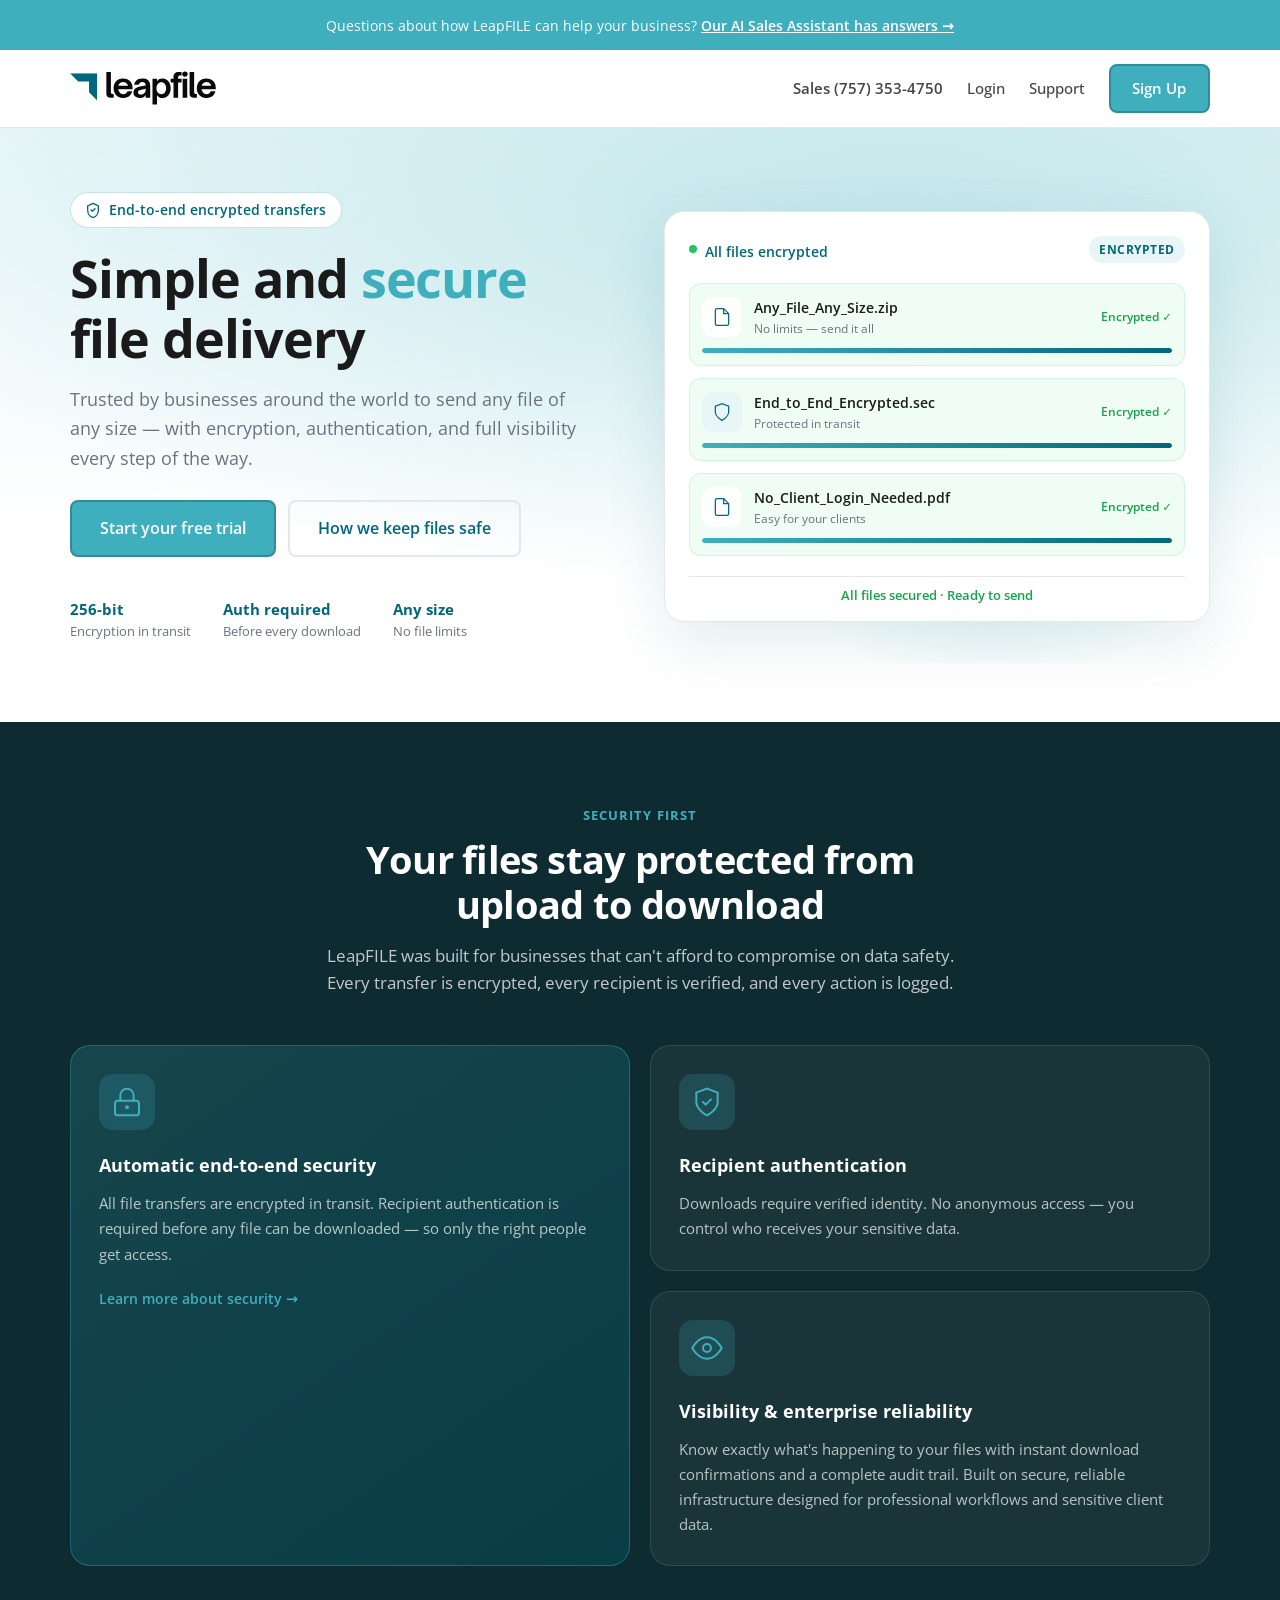
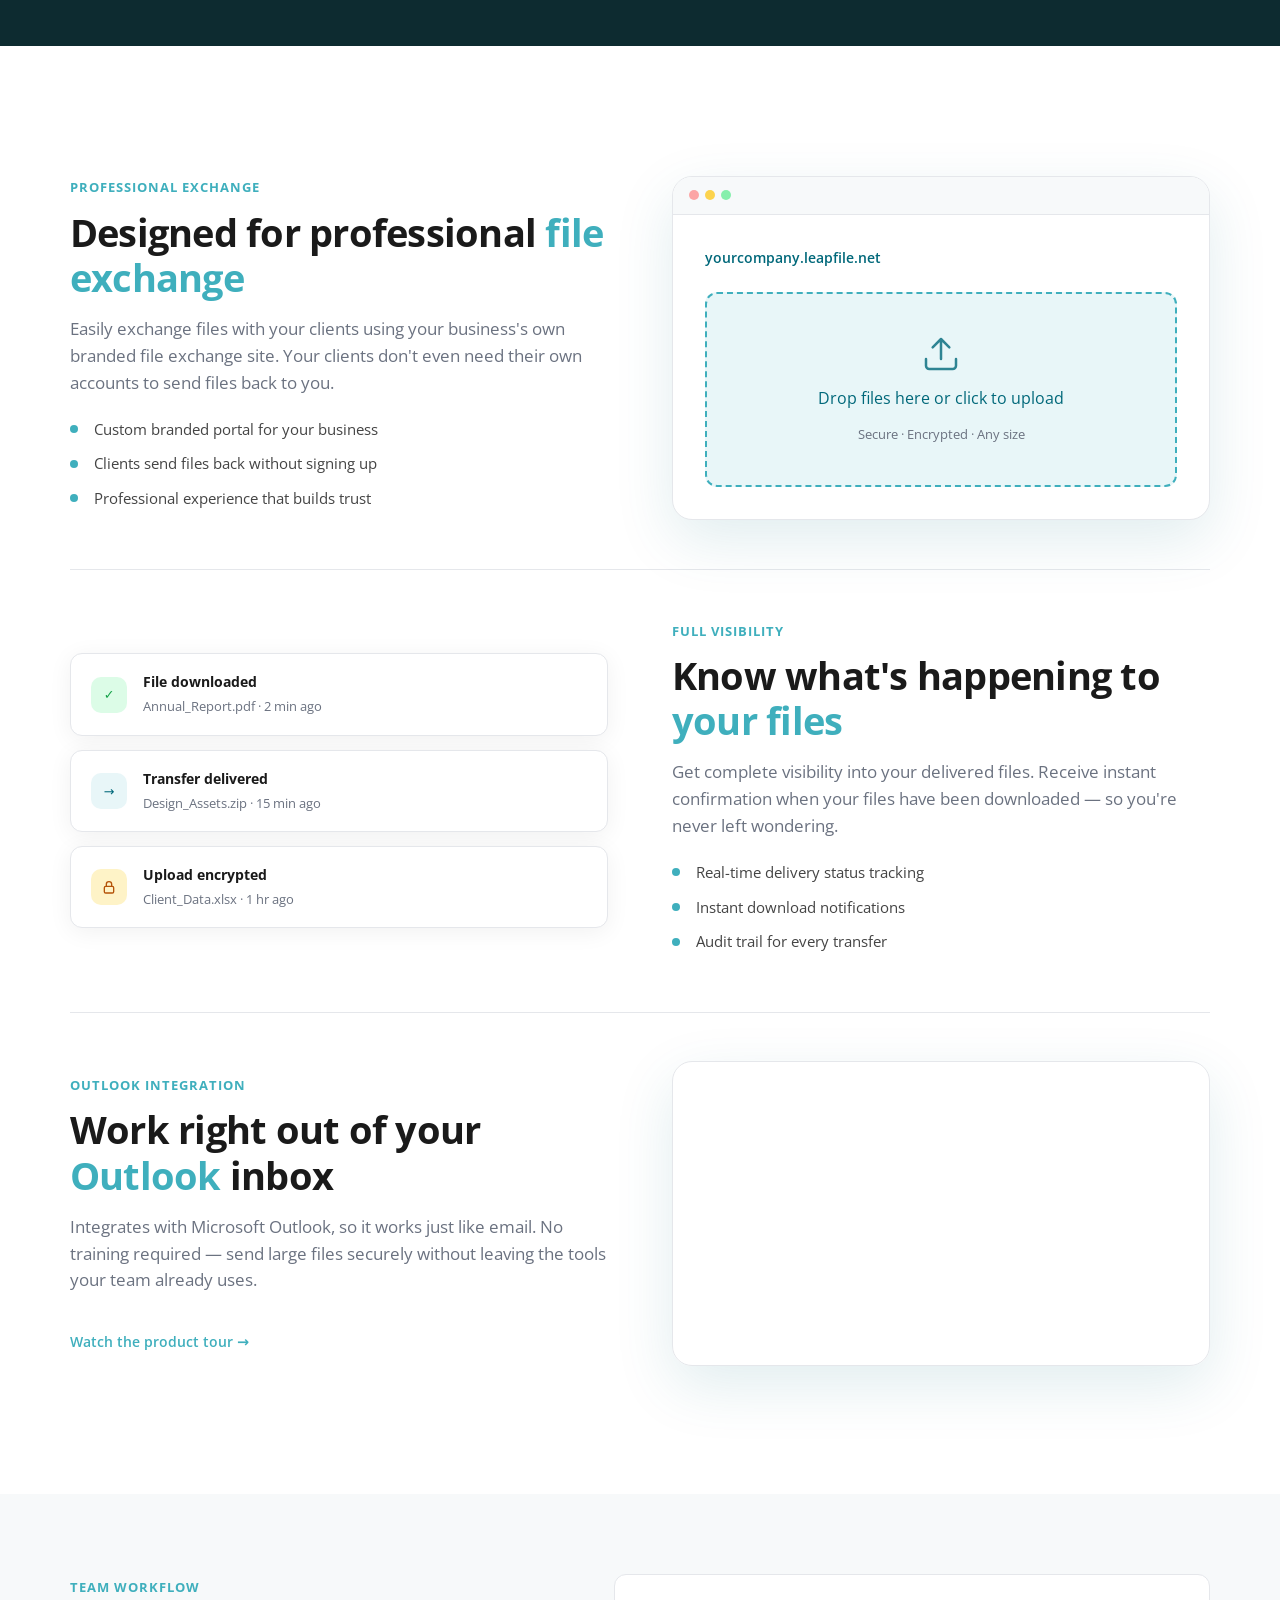
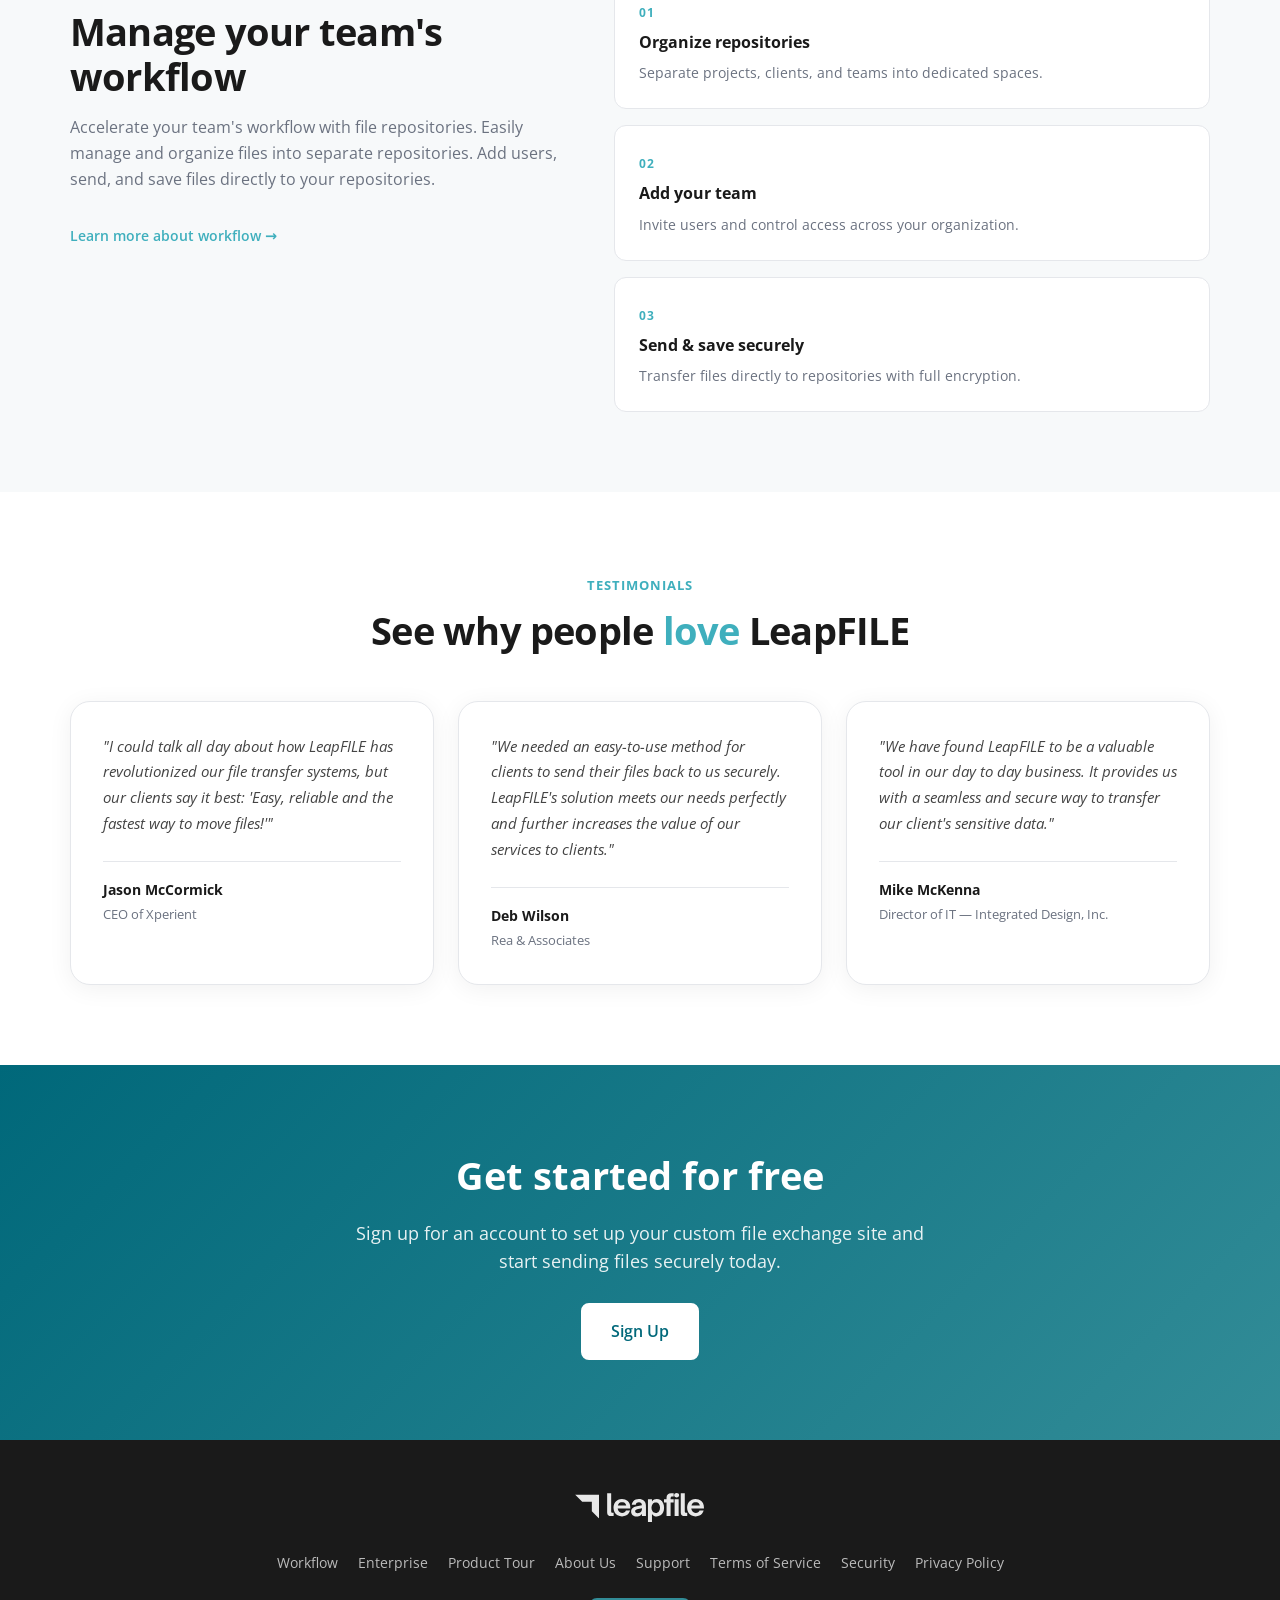
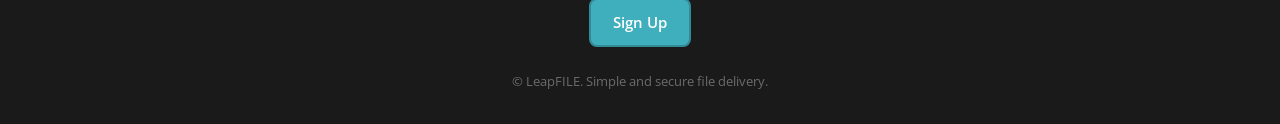
==== index.html @ 203151dc "Add files via upload" ====
<!DOCTYPE html>
<html lang="en">
<head>
  <meta charset="UTF-8" />
  <meta name="viewport" content="width=device-width, initial-scale=1.0" />
  <title>LeapFILE — Simple and Secure File Delivery</title>
  <meta name="description" content="Trusted by businesses worldwide to send any file of any size. Encrypted transfers, recipient authentication, and complete delivery visibility." />
  <link rel="preconnect" href="https://fonts.googleapis.com" />
  <link rel="preconnect" href="https://fonts.gstatic.com" crossorigin />
  <link href="https://fonts.googleapis.com/css2?family=Open+Sans:wght@300;400;500;600;700&display=swap" rel="stylesheet" />
  <link rel="stylesheet" href="css/styles.css" />
</head>
<body>
  <a class="skip-link" href="#main">Skip to content</a>

  <div class="promo-banner">
    <a href="https://ai-sales.leapfile.com">
      Questions about how LeapFILE can help your business?
      <span>Our AI Sales Assistant has answers →</span>
    </a>
  </div>

  <header class="site-header">
    <div class="container header-inner">
      <a href="#" class="logo" aria-label="LeapFILE home">
        <img src="assets/logo.svg" alt="LeapFILE" width="160" height="48" />
      </a>

      <button class="nav-toggle" aria-expanded="false" aria-controls="site-nav" aria-label="Toggle menu">
        <span></span>
        <span></span>
        <span></span>
      </button>

      <nav id="site-nav" class="site-nav">
        <a href="tel:7573534750" class="nav-phone">Sales (757) 353-4750</a>
        <a href="https://fileexchange.leapfile.net/app/login">Login</a>
        <a href="support.html">Support</a>
        <a href="https://fileexchange.leapfile.net/app/signup" class="btn btn-primary">Sign Up</a>
      </nav>
    </div>
  </header>

  <main id="main">
    <section class="hero">
      <div class="container hero-grid">
        <div class="hero-content">
          <div class="hero-badge">
            <svg width="16" height="16" viewBox="0 0 24 24" fill="none" aria-hidden="true">
              <path d="M12 2L4 6v6c0 5.25 3.4 10.15 8 11.35 4.6-1.2 8-6.1 8-11.35V6l-8-4z" stroke="currentColor" stroke-width="2" fill="none"/>
              <path d="M9 12l2 2 4-4" stroke="currentColor" stroke-width="2" stroke-linecap="round" stroke-linejoin="round"/>
            </svg>
            End-to-end encrypted transfers
          </div>
          <h1>Simple and <span class="text-accent">secure</span> file delivery</h1>
          <p class="hero-lead">Trusted by businesses around the world to send any file of any size — with encryption, authentication, and full visibility every step of the way.</p>
          <div class="hero-actions">
            <a href="https://fileexchange.leapfile.net/app/signup" class="btn btn-primary btn-lg">Start your free trial</a>
            <a href="#security" class="btn btn-ghost btn-lg">How we keep files safe</a>
          </div>
          <ul class="hero-trust" aria-label="Security highlights">
            <li>
              <strong>256-bit</strong>
              <span>Encryption in transit</span>
            </li>
            <li>
              <strong>Auth required</strong>
              <span>Before every download</span>
            </li>
            <li>
              <strong>Any size</strong>
              <span>No file limits</span>
            </li>
          </ul>
        </div>

        <div class="hero-visual" aria-hidden="true">
          <div class="upload-panel">
            <div class="upload-panel-header">
              <div class="transfer-status">
                <span class="status-dot"></span>
                <span class="upload-status-text">
                  <span class="status-msg status-msg--active">Securing transfer</span>
                  <span class="status-msg status-msg--done">All files encrypted</span>
                </span>
              </div>
              <span class="transfer-badge">Encrypted</span>
            </div>

            <ul class="upload-list">
              <li class="upload-file">
                <div class="upload-file-row">
                  <div class="file-icon">
                    <svg width="20" height="20" viewBox="0 0 24 24" fill="none">
                      <path d="M14 2H6a2 2 0 00-2 2v16a2 2 0 002 2h12a2 2 0 002-2V8l-6-6z" stroke="currentColor" stroke-width="1.5"/>
                      <path d="M14 2v6h6" stroke="currentColor" stroke-width="1.5"/>
                    </svg>
                  </div>
                  <div class="file-details">
                    <span class="file-name">Any_File_Any_Size.zip</span>
                    <span class="file-meta">No limits — send it all</span>
                  </div>
                  <span class="upload-state">
                    <span class="state-label state-waiting">Queued</span>
                    <span class="state-label state-uploading">Uploading…</span>
                    <span class="state-label state-done">Encrypted ✓</span>
                  </span>
                </div>
                <div class="upload-file-bar"><span class="bar-fill"></span></div>
              </li>

              <li class="upload-file">
                <div class="upload-file-row">
                  <div class="file-icon file-icon--secure">
                    <svg width="20" height="20" viewBox="0 0 24 24" fill="none">
                      <path d="M12 22s8-4 8-10V5l-8-3-8 3v7c0 6 8 10 8 10z" stroke="currentColor" stroke-width="1.5"/>
                    </svg>
                  </div>
                  <div class="file-details">
                    <span class="file-name">End_to_End_Encrypted.sec</span>
                    <span class="file-meta">Protected in transit</span>
                  </div>
                  <span class="upload-state">
                    <span class="state-label state-waiting">Queued</span>
                    <span class="state-label state-uploading">Uploading…</span>
                    <span class="state-label state-done">Encrypted ✓</span>
                  </span>
                </div>
                <div class="upload-file-bar"><span class="bar-fill"></span></div>
              </li>

              <li class="upload-file">
                <div class="upload-file-row">
                  <div class="file-icon">
                    <svg width="20" height="20" viewBox="0 0 24 24" fill="none">
                      <path d="M14 2H6a2 2 0 00-2 2v16a2 2 0 002 2h12a2 2 0 002-2V8l-6-6z" stroke="currentColor" stroke-width="1.5"/>
                      <path d="M14 2v6h6" stroke="currentColor" stroke-width="1.5"/>
                    </svg>
                  </div>
                  <div class="file-details">
                    <span class="file-name">No_Client_Login_Needed.pdf</span>
                    <span class="file-meta">Easy for your clients</span>
                  </div>
                  <span class="upload-state">
                    <span class="state-label state-waiting">Queued</span>
                    <span class="state-label state-uploading">Uploading…</span>
                    <span class="state-label state-done">Encrypted ✓</span>
                  </span>
                </div>
                <div class="upload-file-bar"><span class="bar-fill"></span></div>
              </li>
            </ul>

            <div class="upload-panel-footer">
              <span class="footer-phase footer-phase-active">
                <span class="footer-spinner"></span>
                Encrypting in transit…
              </span>
              <span class="footer-phase footer-phase-complete">All files secured · Ready to send</span>
            </div>
          </div>
          <div class="hero-glow"></div>
        </div>
      </div>
    </section>

    <section id="security" class="security-section">
      <div class="container">
        <div class="section-header centered">
          <span class="section-label">Security first</span>
          <h2>Your files stay protected from upload to download</h2>
          <p>LeapFILE was built for businesses that can't afford to compromise on data safety. Every transfer is encrypted, every recipient is verified, and every action is logged.</p>
        </div>

        <div class="security-grid">
          <article class="security-card featured">
            <div class="security-icon">
              <svg width="32" height="32" viewBox="0 0 24 24" fill="none" aria-hidden="true">
                <rect x="3" y="11" width="18" height="11" rx="2" stroke="currentColor" stroke-width="1.5"/>
                <path d="M7 11V7a5 5 0 0110 0v4" stroke="currentColor" stroke-width="1.5" stroke-linecap="round"/>
                <circle cx="12" cy="16" r="1.5" fill="currentColor"/>
              </svg>
            </div>
            <h3>Automatic end-to-end security</h3>
            <p>All file transfers are encrypted in transit. Recipient authentication is required before any file can be downloaded — so only the right people get access.</p>
            <a href="security.html" class="card-link">Learn more about security →</a>
          </article>

          <article class="security-card">
            <div class="security-icon">
              <svg width="32" height="32" viewBox="0 0 24 24" fill="none" aria-hidden="true">
                <path d="M12 22s8-4 8-10V5l-8-3-8 3v7c0 6 8 10 8 10z" stroke="currentColor" stroke-width="1.5"/>
                <path d="M9 12l2 2 4-4" stroke="currentColor" stroke-width="1.5" stroke-linecap="round" stroke-linejoin="round"/>
              </svg>
            </div>
            <h3>Recipient authentication</h3>
            <p>Downloads require verified identity. No anonymous access — you control who receives your sensitive data.</p>
          </article>

          <article class="security-card">
            <div class="security-icon">
              <svg width="32" height="32" viewBox="0 0 24 24" fill="none" aria-hidden="true">
                <path d="M1 12s4-8 11-8 11 8 11 8-4 8-11 8-11-8-11-8z" stroke="currentColor" stroke-width="1.5"/>
                <circle cx="12" cy="12" r="3" stroke="currentColor" stroke-width="1.5"/>
              </svg>
            </div>
            <h3>Visibility &amp; enterprise reliability</h3>
            <p>Know exactly what's happening to your files with instant download confirmations and a complete audit trail. Built on secure, reliable infrastructure designed for professional workflows and sensitive client data.</p>
          </article>
        </div>
      </div>
    </section>

    <section class="features-section">
      <div class="container">
        <article class="feature-row">
          <div class="feature-copy">
            <span class="section-label">Professional exchange</span>
            <h2>Designed for professional <span class="text-accent">file exchange</span></h2>
            <p>Easily exchange files with your clients using your business's own branded file exchange site. Your clients don't even need their own accounts to send files back to you.</p>
            <ul class="feature-list">
              <li>Custom branded portal for your business</li>
              <li>Clients send files back without signing up</li>
              <li>Professional experience that builds trust</li>
            </ul>
          </div>
          <div class="feature-visual">
            <div class="browser-mockup">
              <div class="browser-bar">
                <span></span><span></span><span></span>
              </div>
              <div class="browser-content">
                <div class="mock-brand">yourcompany.leapfile.net</div>
                <div class="mock-upload">
                  <svg width="40" height="40" viewBox="0 0 24 24" fill="none" aria-hidden="true">
                    <path d="M21 15v4a2 2 0 01-2 2H5a2 2 0 01-2-2v-4M17 8l-5-5-5 5M12 3v12" stroke="currentColor" stroke-width="1.5" stroke-linecap="round" stroke-linejoin="round"/>
                  </svg>
                  <span>Drop files here or click to upload</span>
                  <small>Secure · Encrypted · Any size</small>
                </div>
              </div>
            </div>
          </div>
        </article>

        <article class="feature-row reverse">
          <div class="feature-copy">
            <span class="section-label">Full visibility</span>
            <h2>Know what's happening to <span class="text-accent">your files</span></h2>
            <p>Get complete visibility into your delivered files. Receive instant confirmation when your files have been downloaded — so you're never left wondering.</p>
            <ul class="feature-list">
              <li>Real-time delivery status tracking</li>
              <li>Instant download notifications</li>
              <li>Audit trail for every transfer</li>
            </ul>
          </div>
          <div class="feature-visual">
            <div class="notification-stack">
              <div class="notification-card">
                <span class="notif-icon success">✓</span>
                <div>
                  <strong>File downloaded</strong>
                  <span>Annual_Report.pdf · 2 min ago</span>
                </div>
              </div>
              <div class="notification-card">
                <span class="notif-icon info">→</span>
                <div>
                  <strong>Transfer delivered</strong>
                  <span>Design_Assets.zip · 15 min ago</span>
                </div>
              </div>
              <div class="notification-card">
                <span class="notif-icon secure" aria-hidden="true">
                  <svg width="16" height="16" viewBox="0 0 24 24" fill="none">
                    <rect x="5" y="11" width="14" height="10" rx="2" stroke="currentColor" stroke-width="2"/>
                    <path d="M8 11V8a4 4 0 018 0v3" stroke="currentColor" stroke-width="2"/>
                  </svg>
                </span>
                <div>
                  <strong>Upload encrypted</strong>
                  <span>Client_Data.xlsx · 1 hr ago</span>
                </div>
              </div>
            </div>
          </div>
        </article>

        <article class="feature-row">
          <div class="feature-copy">
            <span class="section-label">Outlook integration</span>
            <h2>Work right out of your <span class="text-accent">Outlook</span> inbox</h2>
            <p>Integrates with Microsoft Outlook, so it works just like email. No training required — send large files securely without leaving the tools your team already uses.</p>
            <a href="product-tour.html" class="card-link">Watch the product tour →</a>
          </div>
          <div class="feature-visual">
            <div class="video-wrapper">
              <iframe
                src="https://player.vimeo.com/video/99366077?muted=1"
                title="LeapFILE Outlook integration demo"
                allow="autoplay; fullscreen; picture-in-picture"
                allowfullscreen
                loading="lazy"
              ></iframe>
            </div>
          </div>
        </article>
      </div>
    </section>

    <section class="workflow-section">
      <div class="container workflow-inner">
        <div class="workflow-copy">
          <span class="section-label">Team workflow</span>
          <h2>Manage your team's workflow</h2>
          <p>Accelerate your team's workflow with file repositories. Easily manage and organize files into separate repositories. Add users, send, and save files directly to your repositories.</p>
          <a href="business.html" class="card-link">Learn more about workflow →</a>
        </div>
        <div class="workflow-cards">
          <div class="workflow-card">
            <span class="workflow-num">01</span>
            <h4>Organize repositories</h4>
            <p>Separate projects, clients, and teams into dedicated spaces.</p>
          </div>
          <div class="workflow-card">
            <span class="workflow-num">02</span>
            <h4>Add your team</h4>
            <p>Invite users and control access across your organization.</p>
          </div>
          <div class="workflow-card">
            <span class="workflow-num">03</span>
            <h4>Send & save securely</h4>
            <p>Transfer files directly to repositories with full encryption.</p>
          </div>
        </div>
      </div>
    </section>

    <section class="testimonials-section">
      <div class="container">
        <div class="section-header centered">
          <span class="section-label">Testimonials</span>
          <h2>See why people <span class="text-accent">love</span> LeapFILE</h2>
        </div>

        <div class="testimonials-grid">
          <blockquote class="testimonial-card">
            <p>"I could talk all day about how LeapFILE has revolutionized our file transfer systems, but our clients say it best: 'Easy, reliable and the fastest way to move files!'"</p>
            <footer>
              <cite>Jason McCormick</cite>
              <span>CEO of Xperient</span>
            </footer>
          </blockquote>

          <blockquote class="testimonial-card">
            <p>"We needed an easy-to-use method for clients to send their files back to us securely. LeapFILE's solution meets our needs perfectly and further increases the value of our services to clients."</p>
            <footer>
              <cite>Deb Wilson</cite>
              <span>Rea &amp; Associates</span>
            </footer>
          </blockquote>

          <blockquote class="testimonial-card">
            <p>"We have found LeapFILE to be a valuable tool in our day to day business. It provides us with a seamless and secure way to transfer our client's sensitive data."</p>
            <footer>
              <cite>Mike McKenna</cite>
              <span>Director of IT — Integrated Design, Inc.</span>
            </footer>
          </blockquote>
        </div>
      </div>
    </section>

    <section class="cta-section">
      <div class="container cta-inner">
        <h2>Get started for free</h2>
        <p>Sign up for an account to set up your custom file exchange site and start sending files securely today.</p>
        <a href="https://fileexchange.leapfile.net/app/signup" class="btn btn-primary btn-lg">Sign Up</a>
      </div>
    </section>
  </main>

  <footer class="site-footer">
    <div class="container footer-inner">
      <img src="assets/logo.svg" alt="LeapFILE" width="130" height="39" class="footer-logo" />
      <nav class="footer-nav" aria-label="Footer">
        <a href="business.html">Workflow</a>
        <a href="enterprise.html">Enterprise</a>
        <a href="product-tour.html">Product Tour</a>
        <a href="about.html">About Us</a>
        <a href="support.html">Support</a>
        <a href="termsofservice.html">Terms of Service</a>
        <a href="security.html">Security</a>
        <a href="privacy-policy.html">Privacy Policy</a>
      </nav>
      <a href="https://fileexchange.leapfile.net/app/signup" class="btn btn-primary">Sign Up</a>
      <p class="footer-copy">&copy; LeapFILE. Simple and secure file delivery.</p>
    </div>
  </footer>

  <script src="js/main.js"></script>
</body>
</html>
---- css/styles.css ----
/* LeapFILE Remodel — brand colors from leapfile.com */
:root {
  --teal: #3fafbd;
  --teal-dark: #328c97;
  --teal-darker: #00687a;
  --teal-light: #e8f6f8;
  --teal-glow: rgba(63, 175, 189, 0.25);
  --red: #e4272e;
  --text: #444444;
  --text-muted: #6b7280;
  --text-dark: #1a1a1a;
  --bg: #ffffff;
  --bg-subtle: #f7f9fa;
  --bg-dark: #0d2b30;
  --border: #e5e7eb;
  --radius: 12px;
  --radius-lg: 20px;
  --shadow: 0 4px 24px rgba(0, 0, 0, 0.06);
  --shadow-lg: 0 20px 60px rgba(0, 104, 122, 0.12);
  --font: "Open Sans", system-ui, -apple-system, sans-serif;
  --transition: 0.2s ease;
  --container: 1140px;
}

*,
*::before,
*::after {
  box-sizing: border-box;
}

html {
  scroll-behavior: smooth;
}

body {
  margin: 0;
  font-family: var(--font);
  font-size: 1rem;
  line-height: 1.6;
  color: var(--text);
  background: var(--bg);
  -webkit-font-smoothing: antialiased;
}

img {
  max-width: 100%;
  height: auto;
  display: block;
}

a {
  color: var(--teal-darker);
  text-decoration: none;
  transition: color var(--transition);
}

a:hover {
  color: var(--teal);
}

.container {
  width: min(100% - 2rem, var(--container));
  margin-inline: auto;
}

.skip-link {
  position: absolute;
  top: -100%;
  left: 1rem;
  z-index: 1000;
  padding: 0.75rem 1rem;
  background: var(--teal);
  color: #fff;
  border-radius: var(--radius);
}

.skip-link:focus {
  top: 1rem;
}

/* Promo banner */
.promo-banner {
  background: var(--teal);
  color: #fff;
  text-align: center;
  font-size: 0.9rem;
}

.promo-banner a {
  display: block;
  padding: 0.85rem 1rem;
  color: inherit;
}

.promo-banner a:hover {
  color: #fff;
  background: var(--teal-dark);
}

.promo-banner span {
  text-decoration: underline;
  font-weight: 600;
}

/* Header */
.site-header {
  position: sticky;
  top: 0;
  z-index: 100;
  background: rgba(255, 255, 255, 0.92);
  backdrop-filter: blur(12px);
  border-bottom: 1px solid var(--border);
}

.header-inner {
  display: flex;
  align-items: center;
  justify-content: space-between;
  gap: 1.5rem;
  padding: 0.85rem 0;
}

.logo img {
  height: 44px;
  width: auto;
}

.site-nav {
  display: flex;
  align-items: center;
  gap: 1.5rem;
}

.site-nav a:not(.btn) {
  color: var(--text);
  font-size: 0.95rem;
  font-weight: 500;
}

.site-nav a:not(.btn):hover {
  color: var(--teal);
}

.nav-phone {
  font-weight: 600 !important;
}

.nav-toggle {
  display: none;
  flex-direction: column;
  gap: 5px;
  padding: 0.5rem;
  background: none;
  border: none;
  cursor: pointer;
}

.nav-toggle span {
  display: block;
  width: 22px;
  height: 2px;
  background: var(--text-dark);
  border-radius: 2px;
  transition: var(--transition);
}

/* Buttons */
.btn {
  display: inline-flex;
  align-items: center;
  justify-content: center;
  padding: 0.65rem 1.35rem;
  font-family: inherit;
  font-size: 0.95rem;
  font-weight: 600;
  border-radius: 8px;
  border: 2px solid transparent;
  cursor: pointer;
  transition: all var(--transition);
  white-space: nowrap;
}

.btn-primary {
  background: var(--teal);
  color: #fff;
  border-color: var(--teal-dark);
}

.btn-primary:hover {
  background: var(--teal-dark);
  color: #fff;
  transform: translateY(-1px);
  box-shadow: 0 4px 16px var(--teal-glow);
}

.btn-ghost {
  background: transparent;
  color: var(--teal-darker);
  border-color: var(--border);
}

.btn-ghost:hover {
  border-color: var(--teal);
  color: var(--teal);
  background: var(--teal-light);
}

.btn-lg {
  padding: 0.85rem 1.75rem;
  font-size: 1rem;
}

/* Hero */
.hero {
  padding: 4rem 0 5rem;
  background:
    radial-gradient(ellipse 80% 60% at 70% 20%, var(--teal-glow), transparent),
    linear-gradient(180deg, var(--teal-light) 0%, var(--bg) 70%);
  overflow: hidden;
}

.hero-grid {
  display: grid;
  grid-template-columns: 1fr 1fr;
  gap: 3rem;
  align-items: center;
}

.hero-badge {
  display: inline-flex;
  align-items: center;
  gap: 0.5rem;
  padding: 0.4rem 0.9rem;
  margin-bottom: 1.25rem;
  background: #fff;
  border: 1px solid rgba(63, 175, 189, 0.3);
  border-radius: 100px;
  font-size: 0.85rem;
  font-weight: 600;
  color: var(--teal-darker);
}

.hero h1 {
  margin: 0 0 1rem;
  font-size: clamp(2.25rem, 4.5vw, 3.25rem);
  font-weight: 700;
  line-height: 1.15;
  color: var(--text-dark);
  letter-spacing: -0.02em;
}

.text-accent {
  color: var(--teal);
}

.hero-lead {
  margin: 0 0 1.75rem;
  font-size: 1.15rem;
  color: var(--text-muted);
  max-width: 32rem;
}

.hero-actions {
  display: flex;
  flex-wrap: wrap;
  gap: 0.75rem;
  margin-bottom: 2.5rem;
}

.hero-trust {
  display: flex;
  flex-wrap: wrap;
  gap: 2rem;
  margin: 0;
  padding: 0;
  list-style: none;
}

.hero-trust li {
  display: flex;
  flex-direction: column;
}

.hero-trust strong {
  font-size: 0.95rem;
  color: var(--teal-darker);
}

.hero-trust span {
  font-size: 0.8rem;
  color: var(--text-muted);
}

/* Hero visual — upload animation */
.hero-visual {
  position: relative;
}

.hero-glow {
  position: absolute;
  inset: 10% -10% -10% 10%;
  background: radial-gradient(circle, var(--teal-glow), transparent 70%);
  z-index: 0;
  pointer-events: none;
}

.upload-panel {
  --duration: 9s;
  position: relative;
  z-index: 1;
  padding: 1.5rem;
  background: #fff;
  border-radius: var(--radius-lg);
  box-shadow: var(--shadow-lg);
  border: 1px solid var(--border);
}

.upload-panel-header {
  display: flex;
  justify-content: space-between;
  align-items: center;
  margin-bottom: 1.25rem;
}

.transfer-status {
  display: flex;
  align-items: center;
  gap: 0.5rem;
  font-size: 0.85rem;
  font-weight: 600;
  color: var(--teal-darker);
}

.upload-status-text {
  position: relative;
  display: inline-block;
  min-width: 9rem;
  height: 1.1rem;
}

.status-msg {
  position: absolute;
  left: 0;
  top: 0;
  white-space: nowrap;
  opacity: 0;
  animation-duration: var(--duration);
  animation-timing-function: ease-out;
  animation-fill-mode: forwards;
}

.status-msg--active {
  animation-name: statusActive;
}

.status-msg--done {
  animation-name: statusDone;
}

@keyframes statusActive {
  0%, 72% { opacity: 1; }
  78%, 100% { opacity: 0; }
}

@keyframes statusDone {
  0%, 72% { opacity: 0; }
  78%, 100% { opacity: 1; }
}

.status-dot {
  width: 8px;
  height: 8px;
  background: #22c55e;
  border-radius: 50%;
  animation: pulse 1.5s ease-in-out infinite;
}

@keyframes pulse {
  0%, 100% { opacity: 1; }
  50% { opacity: 0.5; }
}

.transfer-badge {
  padding: 0.25rem 0.65rem;
  background: var(--teal-light);
  color: var(--teal-darker);
  font-size: 0.75rem;
  font-weight: 700;
  border-radius: 100px;
  text-transform: uppercase;
  letter-spacing: 0.04em;
}

.upload-list {
  margin: 0;
  padding: 0;
  list-style: none;
  display: flex;
  flex-direction: column;
  gap: 0.75rem;
}

.upload-file {
  padding: 0.75rem;
  border-radius: var(--radius);
  border: 1px solid transparent;
  animation-duration: var(--duration);
  animation-timing-function: ease-out;
  animation-fill-mode: forwards;
}

.upload-file:nth-child(1) { animation-name: file1Row; }
.upload-file:nth-child(2) { animation-name: file2Row; }
.upload-file:nth-child(3) { animation-name: file3Row; }

@keyframes file1Row {
  0%, 2% { background: var(--bg-subtle); border-color: transparent; }
  2%, 20% { background: var(--teal-light); border-color: rgba(63, 175, 189, 0.35); }
  20%, 24% { background: #ecfdf5; border-color: rgba(34, 197, 94, 0.4); }
  24%, 100% { background: #f0fdf4; border-color: rgba(34, 197, 94, 0.15); }
}

@keyframes file2Row {
  0%, 27% { background: var(--bg-subtle); border-color: transparent; }
  27%, 45% { background: var(--teal-light); border-color: rgba(63, 175, 189, 0.35); }
  45%, 49% { background: #ecfdf5; border-color: rgba(34, 197, 94, 0.4); }
  49%, 100% { background: #f0fdf4; border-color: rgba(34, 197, 94, 0.15); }
}

@keyframes file3Row {
  0%, 52% { background: var(--bg-subtle); border-color: transparent; }
  52%, 70% { background: var(--teal-light); border-color: rgba(63, 175, 189, 0.35); }
  70%, 74% { background: #ecfdf5; border-color: rgba(34, 197, 94, 0.4); }
  74%, 100% { background: #f0fdf4; border-color: rgba(34, 197, 94, 0.15); }
}

.upload-file-row {
  display: flex;
  align-items: center;
  gap: 0.75rem;
}

.file-icon {
  display: flex;
  align-items: center;
  justify-content: center;
  width: 40px;
  height: 40px;
  background: #fff;
  color: var(--teal-darker);
  border-radius: 10px;
  flex-shrink: 0;
}

.file-icon--secure {
  color: var(--teal-darker);
  background: var(--teal-light);
}

.file-details {
  display: flex;
  flex-direction: column;
  flex: 1;
  min-width: 0;
}

.file-name {
  font-weight: 600;
  font-size: 0.9rem;
  color: var(--text-dark);
  white-space: nowrap;
  overflow: hidden;
  text-overflow: ellipsis;
}

.file-meta {
  font-size: 0.75rem;
  color: var(--text-muted);
}

.upload-state {
  position: relative;
  width: 5.5rem;
  height: 1.1rem;
  flex-shrink: 0;
}

.state-label {
  position: absolute;
  inset: 0;
  font-size: 0.72rem;
  font-weight: 600;
  text-align: right;
  opacity: 0;
  animation-duration: var(--duration);
  animation-timing-function: linear;
  animation-fill-mode: forwards;
}

.upload-file:nth-child(1) .state-waiting { animation-name: state1Waiting; }
.upload-file:nth-child(1) .state-uploading { animation-name: state1Uploading; }
.upload-file:nth-child(1) .state-done { animation-name: state1Done; }
.upload-file:nth-child(2) .state-waiting { animation-name: state2Waiting; }
.upload-file:nth-child(2) .state-uploading { animation-name: state2Uploading; }
.upload-file:nth-child(2) .state-done { animation-name: state2Done; }
.upload-file:nth-child(3) .state-waiting { animation-name: state3Waiting; }
.upload-file:nth-child(3) .state-uploading { animation-name: state3Uploading; }
.upload-file:nth-child(3) .state-done { animation-name: state3Done; }

.state-waiting { color: var(--text-muted); }
.state-uploading { color: var(--teal-darker); }
.state-done { color: #16a34a; }

@keyframes state1Waiting {
  0%, 2% { opacity: 1; }
  2.01%, 100% { opacity: 0; }
}

@keyframes state1Uploading {
  0%, 2% { opacity: 0; }
  2.01%, 20% { opacity: 1; }
  20.01%, 100% { opacity: 0; }
}

@keyframes state1Done {
  0%, 20% { opacity: 0; }
  20.01%, 100% { opacity: 1; }
}

@keyframes state2Waiting {
  0%, 27% { opacity: 1; }
  27.01%, 100% { opacity: 0; }
}

@keyframes state2Uploading {
  0%, 27% { opacity: 0; }
  27.01%, 45% { opacity: 1; }
  45.01%, 100% { opacity: 0; }
}

@keyframes state2Done {
  0%, 45% { opacity: 0; }
  45.01%, 100% { opacity: 1; }
}

@keyframes state3Waiting {
  0%, 52% { opacity: 1; }
  52.01%, 100% { opacity: 0; }
}

@keyframes state3Uploading {
  0%, 52% { opacity: 0; }
  52.01%, 70% { opacity: 1; }
  70.01%, 100% { opacity: 0; }
}

@keyframes state3Done {
  0%, 70% { opacity: 0; }
  70.01%, 100% { opacity: 1; }
}

.upload-file-bar {
  height: 5px;
  margin-top: 0.6rem;
  background: rgba(0, 0, 0, 0.06);
  border-radius: 100px;
  overflow: hidden;
}

.bar-fill {
  display: block;
  height: 100%;
  width: 0;
  border-radius: 100px;
  background: linear-gradient(90deg, var(--teal), var(--teal-darker));
  animation-duration: var(--duration);
  animation-timing-function: linear;
  animation-fill-mode: forwards;
}

.upload-file:nth-child(1) .bar-fill { animation-name: bar1Fill; }
.upload-file:nth-child(2) .bar-fill { animation-name: bar2Fill; }
.upload-file:nth-child(3) .bar-fill { animation-name: bar3Fill; }

@keyframes bar1Fill {
  0%, 2% { width: 0%; }
  2.01%, 20% { width: 100%; }
  20.01%, 100% { width: 100%; }
}

@keyframes bar2Fill {
  0%, 27% { width: 0%; }
  27.01%, 45% { width: 100%; }
  45.01%, 100% { width: 100%; }
}

@keyframes bar3Fill {
  0%, 52% { width: 0%; }
  52.01%, 70% { width: 100%; }
  70.01%, 100% { width: 100%; }
}

.upload-panel-footer {
  position: relative;
  margin-top: 1.25rem;
  padding-top: 1rem;
  border-top: 1px solid var(--border);
  height: 1.35rem;
  font-size: 0.8rem;
  font-weight: 600;
  text-align: center;
}

.footer-phase {
  position: absolute;
  inset: 1rem 0 0;
  display: inline-flex;
  align-items: center;
  justify-content: center;
  gap: 0.5rem;
  opacity: 0;
  animation-duration: var(--duration);
  animation-timing-function: ease-out;
  animation-fill-mode: forwards;
}

.footer-phase-active {
  color: var(--teal-darker);
  animation-name: footerActive;
}

.footer-phase-complete {
  color: #16a34a;
  animation-name: footerComplete;
}

@keyframes footerActive {
  0%, 72% { opacity: 1; }
  78%, 100% { opacity: 0; }
}

@keyframes footerComplete {
  0%, 72% { opacity: 0; }
  78%, 100% { opacity: 1; }
}

.footer-spinner {
  width: 12px;
  height: 12px;
  border: 2px solid var(--teal-light);
  border-top-color: var(--teal);
  border-radius: 50%;
  animation: spin 0.7s linear infinite;
}

@keyframes spin {
  to { transform: rotate(360deg); }
}

@media (prefers-reduced-motion: reduce) {
  .upload-file,
  .bar-fill,
  .state-label,
  .footer-phase,
  .status-msg,
  .status-dot,
  .footer-spinner {
    animation: none !important;
  }

  .upload-file {
    background: #f0fdf4;
    border-color: rgba(34, 197, 94, 0.15);
  }

  .upload-file .bar-fill { width: 100%; }
  .upload-file .state-done { opacity: 1; }
  .status-msg--done,
  .footer-phase-complete { opacity: 1; }
}

/* Section shared */
.section-header {
  margin-bottom: 3rem;
}

.section-header.centered {
  text-align: center;
  max-width: 42rem;
  margin-inline: auto;
  margin-bottom: 3rem;
}

.section-label {
  display: inline-block;
  margin-bottom: 0.75rem;
  font-size: 0.8rem;
  font-weight: 700;
  text-transform: uppercase;
  letter-spacing: 0.08em;
  color: var(--teal);
}

.section-header h2,
.feature-copy h2,
.workflow-copy h2 {
  margin: 0 0 1rem;
  font-size: clamp(1.75rem, 3vw, 2.35rem);
  font-weight: 700;
  line-height: 1.2;
  color: var(--text-dark);
  letter-spacing: -0.02em;
}

.section-header p {
  margin: 0;
  color: var(--text-muted);
  font-size: 1.05rem;
}

/* Security section */
.security-section {
  padding: 5rem 0;
  background: var(--bg-dark);
  color: #fff;
}

.security-section .section-label {
  color: var(--teal);
}

.security-section h2 {
  color: #fff;
}

.security-section .section-header p {
  color: rgba(255, 255, 255, 0.75);
}

.security-grid {
  display: grid;
  grid-template-columns: repeat(2, 1fr);
  gap: 1.25rem;
}

.security-card {
  padding: 1.75rem;
  background: rgba(255, 255, 255, 0.05);
  border: 1px solid rgba(255, 255, 255, 0.1);
  border-radius: var(--radius-lg);
  transition: all var(--transition);
}

.security-card:hover {
  background: rgba(255, 255, 255, 0.08);
  border-color: rgba(63, 175, 189, 0.4);
  transform: translateY(-2px);
}

.security-card.featured {
  grid-row: span 2;
  background: linear-gradient(145deg, rgba(63, 175, 189, 0.2), rgba(0, 104, 122, 0.3));
  border-color: rgba(63, 175, 189, 0.35);
}

.security-icon {
  display: flex;
  align-items: center;
  justify-content: center;
  width: 56px;
  height: 56px;
  margin-bottom: 1.25rem;
  background: rgba(63, 175, 189, 0.2);
  color: var(--teal);
  border-radius: 14px;
}

.security-card h3 {
  margin: 0 0 0.75rem;
  font-size: 1.15rem;
  color: #fff;
}

.security-card p {
  margin: 0;
  font-size: 0.95rem;
  color: rgba(255, 255, 255, 0.7);
  line-height: 1.65;
}

.card-link {
  display: inline-block;
  margin-top: 1rem;
  font-weight: 600;
  font-size: 0.9rem;
  color: var(--teal);
}

.card-link:hover {
  color: #fff;
}

.security-card .card-link {
  margin-top: 1.25rem;
}

/* Features */
.features-section {
  padding: 5rem 0;
}

.feature-row {
  display: grid;
  grid-template-columns: 1fr 1fr;
  gap: 4rem;
  align-items: center;
  padding: 3rem 0;
}

.feature-row + .feature-row {
  border-top: 1px solid var(--border);
}

.feature-row.reverse {
  direction: rtl;
}

.feature-row.reverse > * {
  direction: ltr;
}

.feature-copy p {
  color: var(--text-muted);
  font-size: 1.05rem;
  margin: 0 0 1.25rem;
}

.feature-list {
  margin: 0;
  padding: 0;
  list-style: none;
}

.feature-list li {
  position: relative;
  padding-left: 1.5rem;
  margin-bottom: 0.65rem;
  color: var(--text);
  font-size: 0.95rem;
}

.feature-list li::before {
  content: "";
  position: absolute;
  left: 0;
  top: 0.55em;
  width: 8px;
  height: 8px;
  background: var(--teal);
  border-radius: 50%;
}

/* Browser mockup */
.browser-mockup {
  background: #fff;
  border-radius: var(--radius-lg);
  box-shadow: var(--shadow-lg);
  border: 1px solid var(--border);
  overflow: hidden;
}

.browser-bar {
  display: flex;
  gap: 6px;
  padding: 0.85rem 1rem;
  background: var(--bg-subtle);
  border-bottom: 1px solid var(--border);
}

.browser-bar span {
  width: 10px;
  height: 10px;
  border-radius: 50%;
  background: #d1d5db;
}

.browser-bar span:first-child { background: #fca5a5; }
.browser-bar span:nth-child(2) { background: #fcd34d; }
.browser-bar span:nth-child(3) { background: #86efac; }

.browser-content {
  padding: 2rem;
}

.mock-brand {
  margin-bottom: 1.5rem;
  font-size: 0.85rem;
  font-weight: 600;
  color: var(--teal-darker);
}

.mock-upload {
  display: flex;
  flex-direction: column;
  align-items: center;
  gap: 0.75rem;
  padding: 2.5rem 1.5rem;
  border: 2px dashed var(--teal);
  border-radius: var(--radius);
  background: var(--teal-light);
  color: var(--teal-darker);
  text-align: center;
}

.mock-upload svg {
  opacity: 0.8;
}

.mock-upload small {
  font-size: 0.8rem;
  color: var(--text-muted);
}

/* Notifications */
.notification-stack {
  display: flex;
  flex-direction: column;
  gap: 0.85rem;
}

.notification-card {
  display: flex;
  align-items: center;
  gap: 1rem;
  padding: 1rem 1.25rem;
  background: #fff;
  border-radius: var(--radius);
  box-shadow: var(--shadow);
  border: 1px solid var(--border);
  animation: slideIn 0.5s ease backwards;
}

.notification-card:nth-child(2) { animation-delay: 0.1s; }
.notification-card:nth-child(3) { animation-delay: 0.2s; }

@keyframes slideIn {
  from {
    opacity: 0;
    transform: translateX(20px);
  }
}

.notif-icon {
  display: flex;
  align-items: center;
  justify-content: center;
  width: 36px;
  height: 36px;
  border-radius: 10px;
  font-size: 0.9rem;
  flex-shrink: 0;
}

.notif-icon.success {
  background: #dcfce7;
  color: #16a34a;
}

.notif-icon.info {
  background: var(--teal-light);
  color: var(--teal-darker);
}

.notif-icon.secure {
  background: #fef3c7;
  color: #b45309;
}

.notification-card strong {
  display: block;
  font-size: 0.9rem;
  color: var(--text-dark);
}

.notification-card span {
  font-size: 0.8rem;
  color: var(--text-muted);
}

/* Video */
.video-wrapper {
  position: relative;
  padding-bottom: 56.25%;
  border-radius: var(--radius-lg);
  overflow: hidden;
  box-shadow: var(--shadow-lg);
  border: 1px solid var(--border);
}

.video-wrapper iframe {
  position: absolute;
  inset: 0;
  width: 100%;
  height: 100%;
  border: 0;
}

/* Workflow */
.workflow-section {
  padding: 5rem 0;
  background: var(--bg-subtle);
}

.workflow-inner {
  display: grid;
  grid-template-columns: 1fr 1.2fr;
  gap: 3rem;
  align-items: start;
}

.workflow-copy p {
  color: var(--text-muted);
  margin: 0 0 1rem;
}

.workflow-cards {
  display: grid;
  gap: 1rem;
}

.workflow-card {
  padding: 1.5rem;
  background: #fff;
  border-radius: var(--radius);
  border: 1px solid var(--border);
  transition: all var(--transition);
}

.workflow-card:hover {
  border-color: var(--teal);
  box-shadow: var(--shadow);
}

.workflow-num {
  display: inline-block;
  margin-bottom: 0.5rem;
  font-size: 0.75rem;
  font-weight: 700;
  color: var(--teal);
  letter-spacing: 0.05em;
}

.workflow-card h4 {
  margin: 0 0 0.35rem;
  color: var(--text-dark);
}

.workflow-card p {
  margin: 0;
  font-size: 0.9rem;
  color: var(--text-muted);
}

/* Testimonials */
.testimonials-section {
  padding: 5rem 0;
}

.testimonials-grid {
  display: grid;
  grid-template-columns: repeat(3, 1fr);
  gap: 1.5rem;
}

.testimonial-card {
  margin: 0;
  padding: 2rem;
  background: #fff;
  border-radius: var(--radius-lg);
  border: 1px solid var(--border);
  box-shadow: var(--shadow);
}

.testimonial-card p {
  margin: 0 0 1.5rem;
  font-size: 0.95rem;
  font-style: italic;
  color: var(--text);
  line-height: 1.7;
}

.testimonial-card footer {
  border-top: 1px solid var(--border);
  padding-top: 1rem;
}

.testimonial-card cite {
  display: block;
  font-style: normal;
  font-weight: 700;
  color: var(--text-dark);
  font-size: 0.9rem;
}

.testimonial-card footer span {
  font-size: 0.8rem;
  color: var(--text-muted);
}

/* CTA */
.cta-section {
  padding: 5rem 0;
  background: linear-gradient(135deg, var(--teal-darker), var(--teal-dark));
  color: #fff;
  text-align: center;
}

.cta-inner h2 {
  margin: 0 0 0.75rem;
  font-size: clamp(1.75rem, 3vw, 2.5rem);
  color: #fff;
}

.cta-inner p {
  margin: 0 0 1.75rem;
  font-size: 1.1rem;
  opacity: 0.9;
  max-width: 36rem;
  margin-inline: auto;
}

.cta-section .btn-primary {
  background: #fff;
  color: var(--teal-darker);
  border-color: #fff;
}

.cta-section .btn-primary:hover {
  background: var(--teal-light);
  color: var(--teal-darker);
}

/* Footer */
.site-footer {
  padding: 3rem 0 2rem;
  background: var(--text-dark);
  color: rgba(255, 255, 255, 0.7);
}

.footer-inner {
  display: flex;
  flex-direction: column;
  align-items: center;
  gap: 1.5rem;
  text-align: center;
}

.footer-logo {
  filter: brightness(0) invert(1);
  opacity: 0.9;
}

.footer-nav {
  display: flex;
  flex-wrap: wrap;
  justify-content: center;
  gap: 0.5rem 1.25rem;
}

.footer-nav a {
  color: rgba(255, 255, 255, 0.7);
  font-size: 0.9rem;
}

.footer-nav a:hover {
  color: var(--teal);
}

.footer-copy {
  margin: 0;
  font-size: 0.8rem;
  opacity: 0.5;
}

/* Responsive */
@media (max-width: 900px) {
  .hero-grid,
  .feature-row,
  .workflow-inner,
  .security-grid {
    grid-template-columns: 1fr;
  }

  .security-card.featured {
    grid-row: span 1;
  }

  .feature-row.reverse {
    direction: ltr;
  }

  .testimonials-grid {
    grid-template-columns: 1fr;
  }

  .hero-visual {
    order: -1;
  }
}

@media (max-width: 768px) {
  .nav-toggle {
    display: flex;
  }

  .site-nav {
    position: fixed;
    inset: 0 0 auto 0;
    top: 60px;
    flex-direction: column;
    align-items: stretch;
    padding: 1.5rem;
    background: #fff;
    border-bottom: 1px solid var(--border);
    box-shadow: var(--shadow);
    transform: translateY(-120%);
    opacity: 0;
    pointer-events: none;
    transition: all 0.3s ease;
  }

  .site-nav.is-open {
    transform: translateY(0);
    opacity: 1;
    pointer-events: auto;
  }

  .site-nav .btn {
    text-align: center;
  }

  .hero {
    padding: 2.5rem 0 3rem;
  }

  .hero-trust {
    gap: 1.25rem;
  }

  .features-section,
  .security-section,
  .workflow-section,
  .testimonials-section,
  .cta-section {
    padding: 3.5rem 0;
  }

  .feature-row {
    gap: 2rem;
    padding: 2rem 0;
  }
}
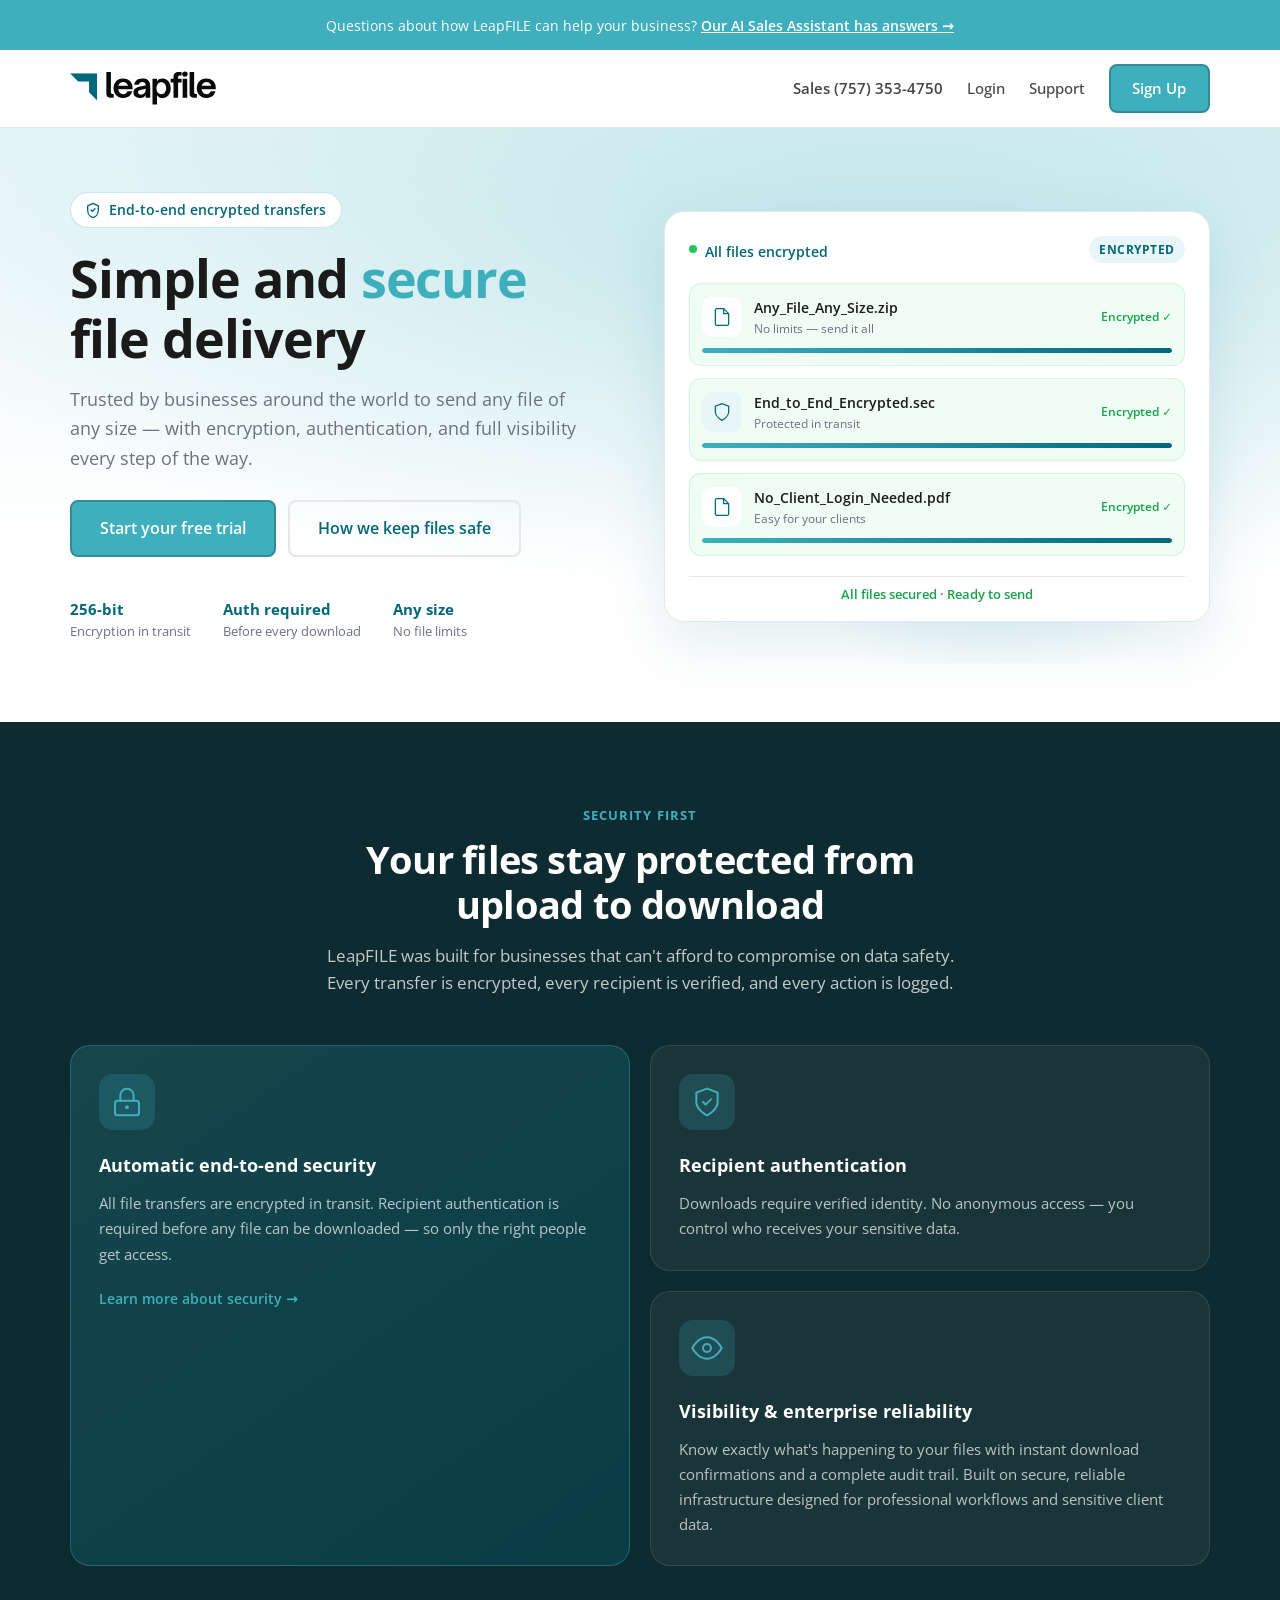
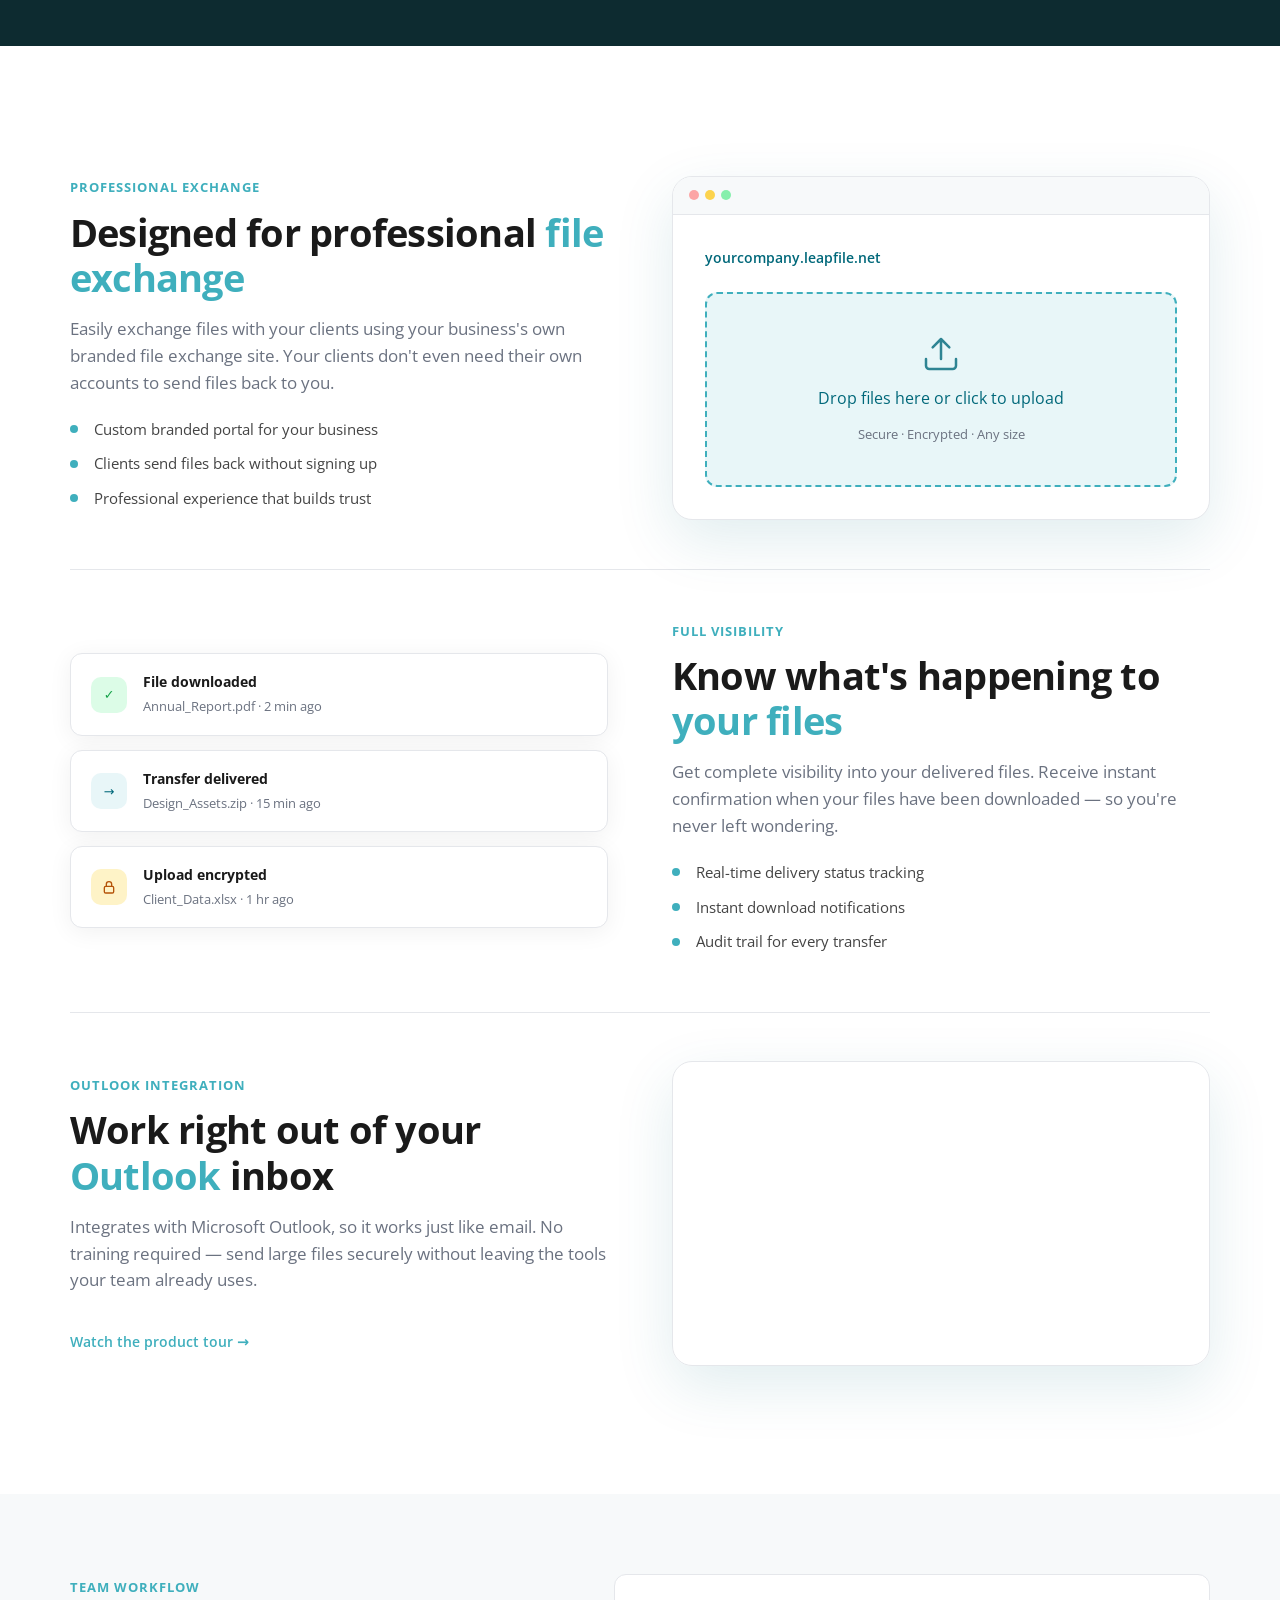
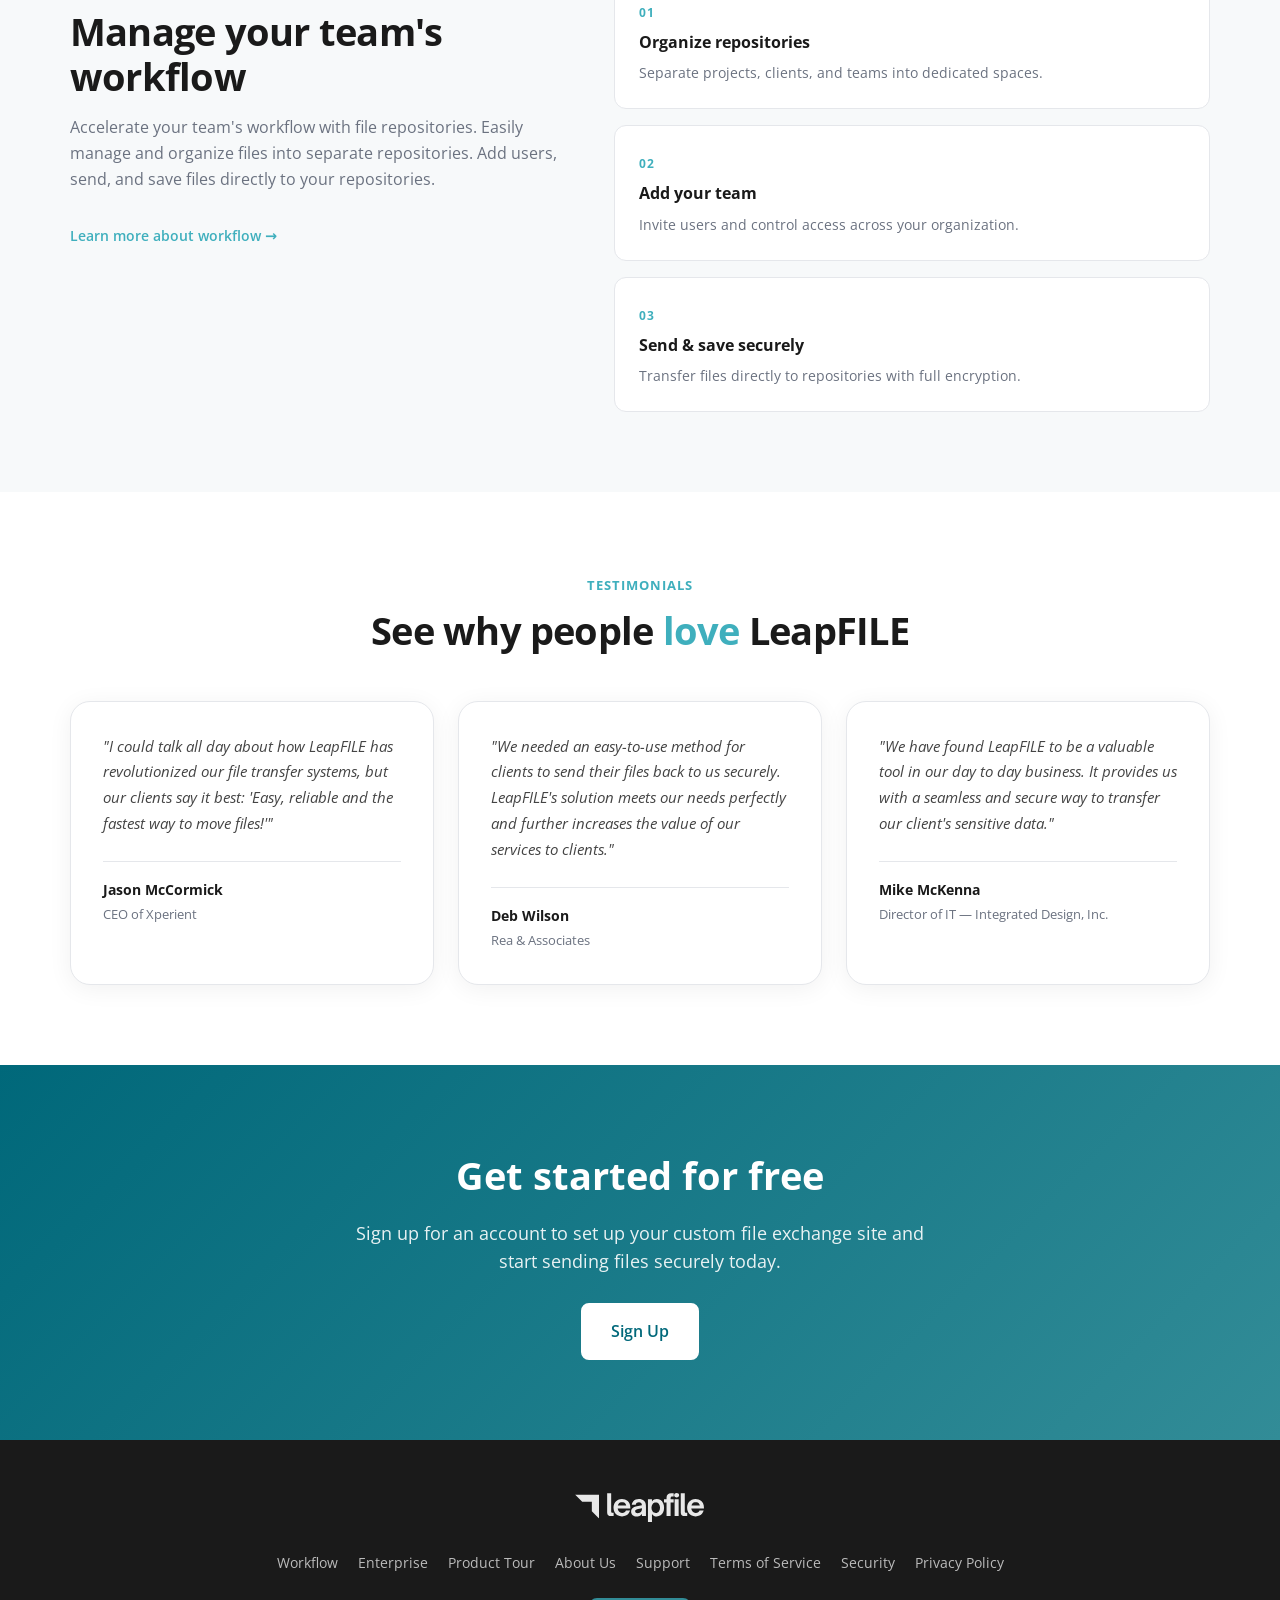
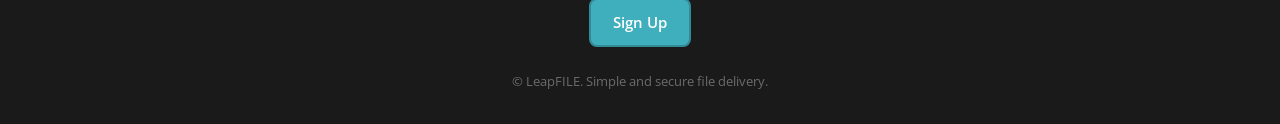
==== commit f6434628: "Add public pages and interior layout styles for full site remodel. Extend the landing page redesign " ====
--- a/index.html
+++ b/index.html
@@ -22,7 +22,7 @@
 
   <header class="site-header">
     <div class="container header-inner">
-      <a href="#" class="logo" aria-label="LeapFILE home">
+      <a href="index.html" class="logo" aria-label="LeapFILE home">
         <img src="assets/logo.svg" alt="LeapFILE" width="160" height="48" />
       </a>
 
--- a/css/styles.css
+++ b/css/styles.css
@@ -226,6 +226,11 @@
   align-items: center;
 }
 
+.hero-content,
+.hero-visual {
+  min-width: 0;
+}
+
 .hero-badge {
   display: inline-flex;
   align-items: center;
@@ -294,6 +299,7 @@
 /* Hero visual — upload animation */
 .hero-visual {
   position: relative;
+  min-width: 0;
 }
 
 .hero-glow {
@@ -308,6 +314,8 @@
   --duration: 9s;
   position: relative;
   z-index: 1;
+  width: 100%;
+  max-width: 100%;
   padding: 1.5rem;
   background: #fff;
   border-radius: var(--radius-lg);
@@ -319,6 +327,7 @@
   display: flex;
   justify-content: space-between;
   align-items: center;
+  gap: 0.75rem;
   margin-bottom: 1.25rem;
 }
 
@@ -329,6 +338,8 @@
   font-size: 0.85rem;
   font-weight: 600;
   color: var(--teal-darker);
+  min-width: 0;
+  flex: 1;
 }
 
 .upload-status-text {
@@ -381,6 +392,7 @@
 }
 
 .transfer-badge {
+  flex-shrink: 0;
   padding: 0.25rem 0.65rem;
   background: var(--teal-light);
   color: var(--teal-darker);
@@ -438,6 +450,7 @@
   display: flex;
   align-items: center;
   gap: 0.75rem;
+  min-width: 0;
 }
 
 .file-icon {
@@ -605,7 +618,7 @@
   margin-top: 1.25rem;
   padding-top: 1rem;
   border-top: 1px solid var(--border);
-  height: 1.35rem;
+  min-height: 1.35rem;
   font-size: 0.8rem;
   font-weight: 600;
   text-align: center;
@@ -618,7 +631,10 @@
   align-items: center;
   justify-content: center;
   gap: 0.5rem;
+  width: 100%;
+  padding: 0 0.25rem;
   opacity: 0;
+  line-height: 1.35;
   animation-duration: var(--duration);
   animation-timing-function: ease-out;
   animation-fill-mode: forwards;
@@ -1182,13 +1198,343 @@
   opacity: 0.5;
 }
 
+/* Interior pages */
+.page-hero {
+  padding: 3.5rem 0 2.5rem;
+  background:
+    radial-gradient(ellipse 70% 60% at 80% 10%, var(--teal-glow), transparent),
+    linear-gradient(180deg, var(--teal-light) 0%, var(--bg) 100%);
+}
+
+.page-hero-inner {
+  max-width: 44rem;
+}
+
+.page-hero h1 {
+  margin: 0 0 0.75rem;
+  font-size: clamp(2rem, 4vw, 2.75rem);
+  font-weight: 700;
+  line-height: 1.15;
+  color: var(--text-dark);
+  letter-spacing: -0.02em;
+}
+
+.page-hero .page-lead {
+  margin: 0;
+  font-size: 1.1rem;
+  color: var(--text-muted);
+  line-height: 1.65;
+}
+
+.page-hero .hero-actions {
+  margin-top: 1.5rem;
+}
+
+.page-content {
+  padding: 3rem 0 4rem;
+}
+
+.page-content + .cta-section {
+  margin-top: 0;
+}
+
+.content-grid {
+  display: grid;
+  gap: 1.25rem;
+}
+
+.content-grid.two-col {
+  grid-template-columns: repeat(2, 1fr);
+}
+
+.info-card,
+.content-card,
+.contact-card {
+  padding: 1.75rem;
+  background: #fff;
+  border: 1px solid var(--border);
+  border-radius: var(--radius-lg);
+  box-shadow: var(--shadow);
+}
+
+.info-card h3,
+.content-card h3 {
+  margin: 0 0 0.75rem;
+  font-size: 1.15rem;
+  color: var(--text-dark);
+}
+
+.info-card p,
+.content-card p {
+  margin: 0 0 0.75rem;
+  color: var(--text-muted);
+}
+
+.info-card p:last-child,
+.content-card p:last-child {
+  margin-bottom: 0;
+}
+
+.feature-grid {
+  display: grid;
+  grid-template-columns: repeat(3, 1fr);
+  gap: 1.25rem;
+}
+
+.feature-tile {
+  padding: 1.5rem;
+  background: var(--bg-subtle);
+  border: 1px solid var(--border);
+  border-radius: var(--radius);
+}
+
+.feature-tile h4 {
+  margin: 0 0 0.5rem;
+  color: var(--text-dark);
+}
+
+.feature-tile p {
+  margin: 0;
+  font-size: 0.95rem;
+  color: var(--text-muted);
+}
+
+.feature-tile ul {
+  margin: 0.75rem 0 0;
+  padding-left: 1.1rem;
+  color: var(--text-muted);
+  font-size: 0.9rem;
+}
+
+.tour-section {
+  padding: 2.5rem 0;
+  border-bottom: 1px solid var(--border);
+}
+
+.tour-section:last-child {
+  border-bottom: none;
+}
+
+.tour-section h2 {
+  margin: 0 0 1rem;
+  font-size: 1.5rem;
+  color: var(--text-dark);
+}
+
+.tour-list {
+  display: grid;
+  grid-template-columns: repeat(2, 1fr);
+  gap: 0.75rem 1.5rem;
+  margin: 0;
+  padding: 0;
+  list-style: none;
+}
+
+.tour-list li {
+  position: relative;
+  padding-left: 1.25rem;
+  color: var(--text-muted);
+  font-size: 0.95rem;
+}
+
+.tour-list li::before {
+  content: "";
+  position: absolute;
+  left: 0;
+  top: 0.55em;
+  width: 7px;
+  height: 7px;
+  border-radius: 50%;
+  background: var(--teal);
+}
+
+.faq-list {
+  display: grid;
+  gap: 1rem;
+}
+
+.faq-item {
+  padding: 1.5rem;
+  background: #fff;
+  border: 1px solid var(--border);
+  border-radius: var(--radius);
+}
+
+.faq-item h3 {
+  margin: 0 0 0.65rem;
+  font-size: 1.05rem;
+  color: var(--text-dark);
+}
+
+.faq-item p {
+  margin: 0;
+  color: var(--text-muted);
+  font-size: 0.95rem;
+}
+
+.faq-item a {
+  font-weight: 600;
+}
+
+.team-grid {
+  display: grid;
+  grid-template-columns: repeat(2, 1fr);
+  gap: 1.25rem;
+}
+
+.team-card h3 {
+  margin: 0 0 0.25rem;
+  color: var(--text-dark);
+}
+
+.team-card .team-role {
+  display: block;
+  margin-bottom: 0.75rem;
+  font-size: 0.85rem;
+  font-weight: 600;
+  color: var(--teal);
+}
+
+.team-card p {
+  margin: 0;
+  color: var(--text-muted);
+  font-size: 0.95rem;
+}
+
+.contact-list {
+  margin: 0;
+  padding: 0;
+  list-style: none;
+}
+
+.contact-list li {
+  margin-bottom: 0.65rem;
+  color: var(--text-muted);
+}
+
+.contact-list strong {
+  color: var(--text-dark);
+}
+
+.contact-list a {
+  font-weight: 600;
+}
+
+.map-embed {
+  border: 0;
+  border-radius: var(--radius-lg);
+  width: 100%;
+  min-height: 280px;
+  box-shadow: var(--shadow);
+}
+
+.legal-content {
+  max-width: 52rem;
+}
+
+.legal-content h2 {
+  margin: 2rem 0 0.75rem;
+  font-size: 1.35rem;
+  color: var(--text-dark);
+}
+
+.legal-content h2:first-child {
+  margin-top: 0;
+}
+
+.legal-content h3 {
+  margin: 1.25rem 0 0.5rem;
+  font-size: 1.05rem;
+  color: var(--text-dark);
+}
+
+.legal-content p,
+.legal-content li {
+  color: var(--text-muted);
+  line-height: 1.7;
+}
+
+.legal-content ul,
+.legal-content ol {
+  margin: 0 0 1rem;
+  padding-left: 1.25rem;
+}
+
+.security-layer {
+  padding: 1.5rem 0;
+  border-bottom: 1px solid var(--border);
+}
+
+.security-layer:last-child {
+  border-bottom: none;
+}
+
+.security-layer h3 {
+  margin: 0 0 0.5rem;
+  color: var(--teal-darker);
+  font-size: 1.1rem;
+}
+
+.security-layer p {
+  margin: 0;
+  color: var(--text-muted);
+}
+
+.contact-form {
+  display: grid;
+  gap: 1rem;
+}
+
+.contact-form label {
+  display: grid;
+  gap: 0.35rem;
+  font-size: 0.9rem;
+  font-weight: 600;
+  color: var(--text-dark);
+}
+
+.contact-form input,
+.contact-form select,
+.contact-form textarea {
+  padding: 0.7rem 0.85rem;
+  border: 1px solid var(--border);
+  border-radius: 8px;
+  font: inherit;
+  color: var(--text);
+}
+
+.contact-form textarea {
+  min-height: 120px;
+  resize: vertical;
+}
+
+.form-row {
+  display: grid;
+  grid-template-columns: 1fr 1fr;
+  gap: 1rem;
+}
+
+.inline-link-list {
+  display: flex;
+  flex-wrap: wrap;
+  gap: 0.75rem 1.25rem;
+  margin-top: 1rem;
+}
+
+.inline-link-list a {
+  font-weight: 600;
+}
+
 /* Responsive */
 @media (max-width: 900px) {
   .hero-grid,
   .feature-row,
   .workflow-inner,
-  .security-grid {
+  .security-grid,
+  .content-grid.two-col,
+  .feature-grid {
     grid-template-columns: 1fr;
+    gap: 2.5rem;
   }
 
   .security-card.featured {
@@ -1204,7 +1550,23 @@
   }
 
   .hero-visual {
-    order: -1;
+    overflow: hidden;
+  }
+
+  .hero-content {
+    text-align: center;
+  }
+
+  .hero-lead {
+    margin-inline: auto;
+  }
+
+  .hero-actions {
+    justify-content: center;
+  }
+
+  .hero-trust {
+    justify-content: center;
   }
 }
 
@@ -1239,12 +1601,73 @@
     text-align: center;
   }
 
+  .promo-banner a {
+    font-size: 0.82rem;
+    padding: 0.75rem 0.5rem;
+  }
+
   .hero {
     padding: 2.5rem 0 3rem;
   }
 
+  .hero-actions {
+    flex-direction: column;
+    align-items: stretch;
+  }
+
+  .hero-actions .btn {
+    width: 100%;
+  }
+
   .hero-trust {
     gap: 1.25rem;
+    flex-direction: column;
+    align-items: center;
+  }
+
+  .upload-panel {
+    padding: 1.1rem;
+  }
+
+  .upload-panel-header {
+    flex-wrap: wrap;
+  }
+
+  .upload-status-text {
+    min-width: 0;
+    font-size: 0.8rem;
+  }
+
+  .transfer-badge {
+    font-size: 0.68rem;
+    padding: 0.2rem 0.55rem;
+  }
+
+  .file-name {
+    font-size: 0.82rem;
+  }
+
+  .file-meta {
+    font-size: 0.7rem;
+  }
+
+  .upload-state {
+    width: 4.5rem;
+    flex-shrink: 0;
+  }
+
+  .state-label {
+    font-size: 0.68rem;
+  }
+
+  .upload-panel-footer {
+    min-height: 2.25rem;
+    padding-bottom: 0.25rem;
+  }
+
+  .footer-phase {
+    white-space: normal;
+    text-wrap: balance;
   }
 
   .features-section,
@@ -1259,4 +1682,61 @@
     gap: 2rem;
     padding: 2rem 0;
   }
-}
+
+  .footer-nav {
+    gap: 0.4rem 1rem;
+  }
+}
+
+@media (max-width: 480px) {
+  .upload-file-row {
+    display: grid;
+    grid-template-columns: 36px minmax(0, 1fr);
+    grid-template-rows: auto auto;
+    column-gap: 0.65rem;
+    row-gap: 0.25rem;
+    align-items: start;
+  }
+
+  .file-icon {
+    width: 36px;
+    height: 36px;
+    grid-row: 1 / span 2;
+    align-self: center;
+  }
+
+  .file-details {
+    grid-column: 2;
+    min-width: 0;
+  }
+
+  .upload-state {
+    grid-column: 2;
+    width: auto;
+    height: 1rem;
+  }
+
+  .state-label {
+    text-align: left;
+  }
+
+  .upload-file {
+    padding: 0.65rem;
+  }
+
+  .hero h1 {
+    font-size: 2rem;
+  }
+
+  .content-grid.two-col,
+  .feature-grid,
+  .team-grid,
+  .tour-list,
+  .form-row {
+    grid-template-columns: 1fr;
+  }
+
+  .page-hero {
+    padding: 2.5rem 0 2rem;
+  }
+}
